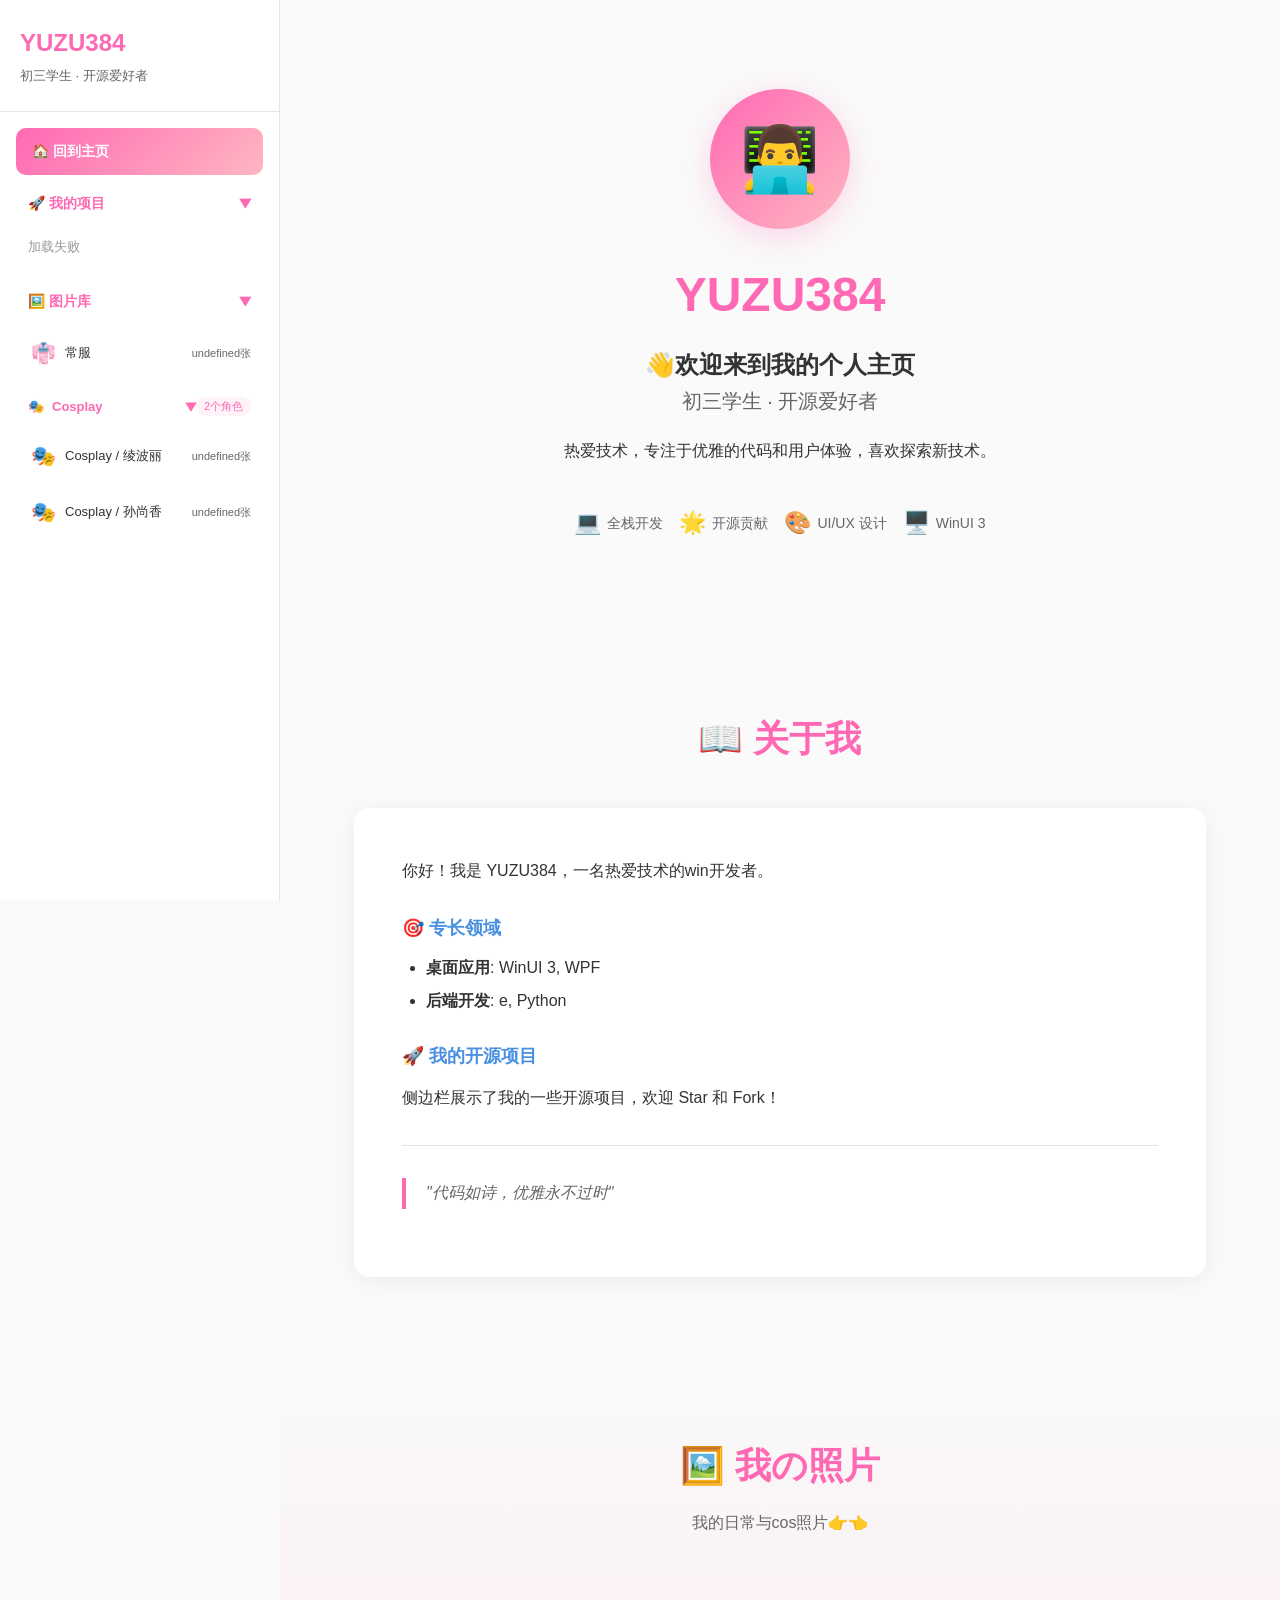
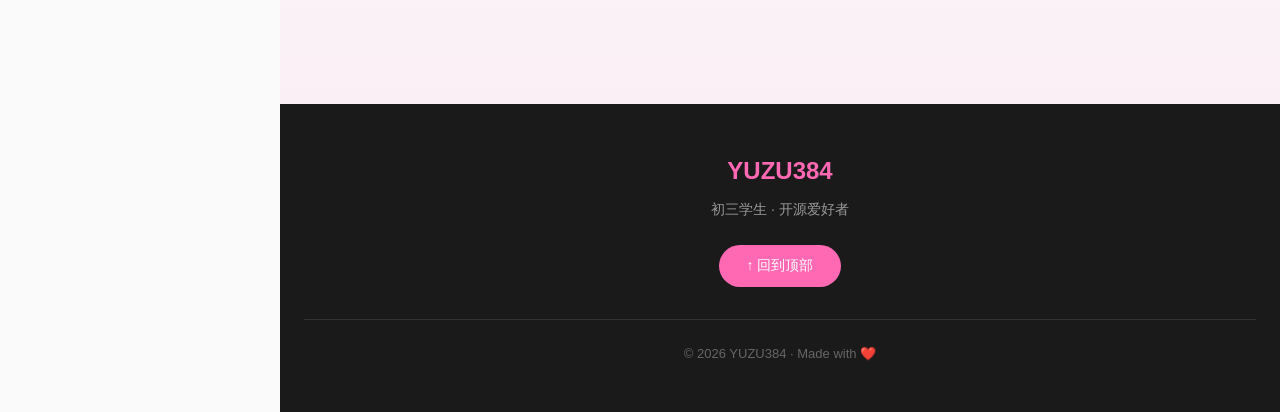
==== index.html @ 8db4bf71 "about me" ====
<!DOCTYPE html>
<html lang="zh-CN">
<head>
    <meta charset="UTF-8">
    <meta name="viewport" content="width=device-width, initial-scale=1.0">
    <title>YUZU384 - 个人简介</title>
    <link rel="stylesheet" href="./web/css/style.css">
</head>
<body>

    <!-- 移动端菜单按钮 -->
    <button class="menu-btn" onclick="toggleSidebar()">
        <span></span>
    </button>

    <!-- 侧边栏 -->
    <aside class="sidebar" id="sidebar">
        <div class="sidebar-header">
            <h2>YUZU384</h2>
            <p>初三学生 · 开源爱好者</p>
        </div>

        <div class="projects-section">

            <!-- 回到主页 -->
            <a href="#" class="home-btn" onclick="showPage('home'); return false;">
                🏠 回到主页
            </a>

            <!-- 我的项目 折叠区 -->
            <div style="margin-top:8px;">
                <button class="section-toggle open" id="projectToggle" onclick="toggleSection('projectToggle', 'projectList')">
                    🚀 我的项目
                    <span class="arrow">▶</span>
                </button>
                <div class="project-list open" id="projectList">
                    <div class="loading">正在加载项目</div>
                </div>
            </div>

            <!-- 图片库 折叠区（新增）-->
            <div style="margin-top:12px;">
                <button class="section-toggle open" id="galleryToggle" onclick="toggleSection('galleryToggle', 'galleryList')">
                    🖼️ 图片库
                    <span class="arrow">▶</span>
                </button>
                <div class="project-list open" id="galleryList">
                    <div class="loading">正在扫描目录</div>
                </div>
            </div>

        </div>
    </aside>

    <!-- 遮罩层 -->
    <div class="overlay-bg" id="overlayBg" onclick="toggleSidebar()"></div>

    <!-- 主内容区 -->
    <main class="main-content">

        <!-- ========== 页面1：主页/介绍页 ========== -->
        <div class="page active" id="page-home">

            <!-- Hero -->
            <section class="hero">
                <div>
                    <div class="avatar">👨‍💻</div>
                    <h1>YUZU384</h1>
                    <h2>👋欢迎来到我的个人主页 </h2>
                    <p class="subtitle">初三学生 · 开源爱好者</p>
                    <p class="bio">热爱技术，专注于优雅的代码和用户体验，喜欢探索新技术。</p>
                    <div class="tags">
                        <div class="tag"><span>💻</span> 全栈开发</div>
                        <div class="tag"><span>🌟</span> 开源贡献</div>
                        <div class="tag"><span>🎨</span> UI/UX 设计</div>
                        <div class="tag"><span>🖥️</span> WinUI 3</div>
                    </div>
                </div>
            </section>

            <!-- README -->
            <section class="readme-section">
                <h2>📖 关于我</h2>
                <article class="readme-card readme-content" id="readmeContent">

                    <p>你好！我是 YUZU384，一名热爱技术的win开发者。</p>
                    <h3>🎯 专长领域</h3>
                    <ul>
                        <li><strong>桌面应用</strong>: WinUI 3, WPF</li>
                        <li><strong>后端开发</strong>: e, Python</li>
                    </ul>

                    <h3>🚀 我的开源项目</h3>
                    <p>侧边栏展示了我的一些开源项目，欢迎 Star 和 Fork！</p>

                    <hr>

                    <blockquote>
                        <p>"代码如诗，优雅永不过时"</p>
                    </blockquote>
                </article>
            </section>

            <!-- 随机图片画廊（新增）-->
            <section class="gallery-section">
                <h2>🖼️ 我の照片</h2>
                <p>我的日常与cos照片👉👈</p>
                <div class="gallery-grid" id="randomGallery"></div>
            </section>

            <!-- 页脚 -->
            <footer>
                <h3>YUZU384</h3>
                <p>初三学生 · 开源爱好者</p>
                <button class="back-to-top" onclick="window.scrollTo({top:0,behavior:'smooth'})">
                    ↑ 回到顶部
                </button>
                <div class="footer-bottom">
                    © 2026 YUZU384 · Made with ❤️
                </div>
            </footer>
        </div>

        <!-- ========== 页面2：文件浏览器（新增）========== -->
        <div class="page" id="page-browser">
            <div class="browser-container">
                <!-- 面包屑导航 -->
                <div class="breadcrumb" id="breadcrumb">
                    <a href="#" onclick="navigateTo('root'); return false;">📁 pic</a>
                </div>

                <!-- 文件列表区域 -->
                <div class="file-grid" id="fileGrid">
                    <div class="loading">正在加载文件...</div>
                </div>
            </div>
        </div>

    </main>

    <!-- Lightbox -->
    <div class="lightbox" id="lightbox" onclick="closeLightbox()">
        <button class="lightbox-close">&times;</button>
        <img id="lightboxImg" src="" alt="">
        <div class="lightbox-info" id="lightboxInfo"></div>
    </div>

    <!-- 公共基础 JS（侧栏、lightbox、GitHub API）-->
    <script src="./web/js/main.js"></script>
    <!-- 主页逻辑（随机画廊）-->
    <script src="./web/js/home.js"></script>
    <!-- 文件浏览器逻辑（pic 目录浏览）-->
    <script src="./web/js/browser.js"></script>
</body>
</html>
---- web/css/style.css ----
* {
    margin: 0;
    padding: 0;
    box-sizing: border-box;
}

:root {
    --primary: #FF69B4;
    --primary-light: #FFB6C1;
    --primary-bg: rgba(255, 105, 180, 0.08);
    --accent: #4A90E2;
    --bg: #FAFAFA;
    --text: #333;
    --text-light: #666;
    --border: #e5e5e5;
}

body {
    font-family: -apple-system, BlinkMacSystemFont, 'Segoe UI', 'Noto Sans SC', sans-serif;
    background: var(--bg);
    color: var(--text);
    line-height: 1.6;
}

/* ===== 侧边栏 ===== */
.sidebar {
    position: fixed;
    left: 0;
    top: 0;
    width: 280px;
    height: 100vh;
    background: white;
    border-right: 1px solid var(--border);
    display: flex;
    flex-direction: column;
    z-index: 100;
    transition: transform 0.3s ease;
}

.sidebar-header {
    padding: 24px 20px;
    border-bottom: 1px solid var(--border);
}

.sidebar-header h2 {
    font-size: 24px;
    font-weight: 700;
    color: var(--primary);
    margin-bottom: 4px;
}

.sidebar-header p {
    font-size: 13px;
    color: var(--text-light);
}

.projects-section {
    flex: 1;
    overflow-y: auto;
    padding: 16px;
}

/* 回到主页按钮 */
.home-btn {
    display: flex;
    align-items: center;
    gap: 8px;
    padding: 12px 16px;
    margin-bottom: 4px;
    border-radius: 10px;
    text-decoration: none;
    color: white;
    font-size: 14px;
    font-weight: 600;
    background: linear-gradient(135deg, var(--primary), var(--primary-light));
    transition: all 0.3s;
    cursor: pointer;
}

.home-btn:hover {
    transform: translateX(4px);
    box-shadow: 0 4px 16px rgba(255,105,180,0.3);
}

.section-toggle {
    width: 100%;
    background: none;
    border: none;
    text-align: left;
    padding: 12px;
    font-size: 14px;
    font-weight: 600;
    color: var(--primary);
    cursor: pointer;
    border-radius: 8px;
    display: flex;
    justify-content: space-between;
    align-items: center;
    transition: background 0.2s;
}

.section-toggle:hover {
    background: var(--primary-bg);
}

.section-toggle .arrow {
    transition: transform 0.3s;
}

.section-toggle.open .arrow {
    transform: rotate(90deg);
}

.project-list {
    max-height: 0;
    overflow: hidden;
    transition: max-height 0.3s ease;
}

.project-list.open {
    max-height: 600px;
}

.project-item {
    display: block;
    padding: 10px 12px;
    margin: 4px 0;
    border-radius: 8px;
    text-decoration: none;
    color: var(--text);
    font-size: 13px;
    transition: all 0.2s;
    border-left: 3px solid transparent;
    cursor: pointer;
}

.project-item:hover {
    background: var(--primary-bg);
    border-left-color: var(--primary);
    transform: translateX(4px);
}

.project-item .icon {
    font-size: 18px;
    margin-right: 8px;
}

.project-item .name {
    font-weight: 500;
}

.project-item .desc {
    font-size: 11px;
    color: var(--text-light);
    margin-top: 2px;
}

/* 语言 + 访问页面 横向标签行 */
.project-tags {
    display: flex;
    align-items: center;
    gap: 0;
    margin-top: 4px;
    font-size: 11px;
}

.project-tags .tag-sep {
    color: var(--text-light);
    opacity: 0.5;
    margin: 0 6px;
}

/* GitHub Pages 链接标签 */
.project-item .page-link {
    display: inline-flex;
    align-items: center;
    gap: 4px;
    margin-top: 4px;
    font-size: 11px;
    color: var(--accent);
    text-decoration: none;
    opacity: 0.85;
    transition: opacity 0.2s;
}

.project-item .page-link:hover {
    opacity: 1;
    color: var(--primary);
}

/* 文件夹/图片项（侧栏） */
.file-item {
    display: flex;
    align-items: center;
    gap: 10px;
    padding: 10px 12px;
    margin: 4px 0;
    border-radius: 8px;
    cursor: pointer;
    transition: all 0.2s;
    border-left: 3px solid transparent;
    font-size: 13px;
    color: var(--text);
}

.file-item:hover {
    background: var(--primary-bg);
    border-left-color: var(--accent);
    transform: translateX(4px);
}

/* 侧栏父级折叠组（如 Cosplay）*/
.sidebar-group {
    margin-top: 8px;
}

.sidebar-group > .section-toggle {
    width: 100%;
    background: none;
    border: none;
    text-align: left;
    padding: 10px 12px;
    font-size: 13px;
    font-weight: 600;
    color: var(--primary);
    cursor: pointer;
    border-radius: 8px;
    display: flex;
    align-items: center;
    justify-content: space-between;
    transition: background 0.2s;
}

.sidebar-group > .section-toggle:hover {
    background: var(--primary-bg);
}

.sidebar-group > .section-toggle .group-name {
    display: flex;
    align-items: center;
    gap: 8px;
    flex: 1;
}

.sidebar-group > .section-toggle .self-count {
    font-size: 11px;
    color: var(--text-light);
    font-weight: 400;
}

.sidebar-group > .section-toggle .child-badge {
    font-size: 11px;
    color: var(--primary);
    background: var(--primary-bg);
    padding: 2px 8px;
    border-radius: 10px;
    font-weight: 400;
}

.file-item .file-icon {
    font-size: 20px;
    width: 24px;
    text-align: center;
}

.file-item .file-name {
    flex: 1;
    font-weight: 500;
}

.file-item .file-count {
    font-size: 11px;
    color: var(--text-light);
}

/* ===== 汉堡菜单按钮 ===== */
.menu-btn {
    position: fixed;
    top: 16px;
    left: 16px;
    z-index: 101;
    width: 40px;
    height: 40px;
    background: white;
    border: none;
    border-radius: 10px;
    cursor: pointer;
    box-shadow: 0 2px 12px rgba(0,0,0,0.15);
    display: none;
    align-items: center;
    justify-content: center;
}

.menu-btn span {
    width: 20px;
    height: 2px;
    background: var(--primary);
    position: relative;
    transition: all 0.3s;
}

.menu-btn span::before,
.menu-btn span::after {
    content: '';
    position: absolute;
    width: 20px;
    height: 2px;
    background: var(--primary);
    left: 0;
    transition: all 0.3s;
}

.menu-btn span::before { top: -7px; }
.menu-btn span::after { top: 7px; }

.menu-btn.active span { background: transparent; }
.menu-btn.active span::before { top: 0; transform: rotate(45deg); }
.menu-btn.active span::after { top: 0; transform: rotate(-45deg); }

/* ===== 主内容区 ===== */
.main-content {
    margin-left: 280px;
    min-height: 100vh;
}

/* ===== 页面切换系统 ===== */
.page {
    display: none;
    animation: fadeInUp 0.4s ease;
}

.page.active {
    display: block;
}

/* ===== Hero 区域 ===== */
.hero {
    min-height: 70vh;
    display: flex;
    align-items: center;
    justify-content: center;
    padding: 60px 24px;
    text-align: center;
}

@keyframes fadeInUp {
    from { opacity: 0; transform: translateY(30px); }
    to { opacity: 1; transform: translateY(0); }
}

.avatar {
    width: 140px;
    height: 140px;
    border-radius: 50%;
    background: linear-gradient(135deg, var(--primary), var(--primary-light));
    display: flex;
    align-items: center;
    justify-content: center;
    font-size: 64px;
    margin: 0 auto 28px;
    box-shadow: 0 8px 32px rgba(255,105,180,0.25);
}

.hero h1 {
    font-size: 48px;
    font-weight: 700;
    color: var(--primary);
    margin-bottom: 12px;
}

.hero .subtitle {
    font-size: 20px;
    color: var(--text-light);
    margin-bottom: 20px;
}

.hero .bio {
    font-size: 16px;
    color: var(--text);
    max-width: 500px;
    margin: 0 auto 32px;
    line-height: 1.8;
}

.social-links {
    display: flex;
    gap: 12px;
    justify-content: center;
    flex-wrap: wrap;
}

.social-links a {
    display: inline-flex;
    align-items: center;
    gap: 8px;
    padding: 12px 24px;
    background: var(--primary);
    color: white;
    text-decoration: none;
    border-radius: 50px;
    font-weight: 500;
    font-size: 14px;
    transition: all 0.3s;
}

.social-links a:hover {
    transform: scale(1.05);
    box-shadow: 0 4px 20px rgba(255,105,180,0.35);
}

.tags {
    display: flex;
    gap: 16px;
    justify-content: center;
    margin-top: 40px;
    flex-wrap: wrap;
}

.tag {
    display: flex;
    align-items: center;
    gap: 6px;
    font-size: 14px;
    color: var(--text-light);
}

.tag span {
    font-size: 22px;
}

/* ===== README 区域 ===== */
.readme-section {
    max-width: 900px;
    margin: 0 auto;
    padding: 80px 24px;
}

.readme-section h2 {
    font-size: 36px;
    font-weight: 700;
    color: var(--primary);
    text-align: center;
    margin-bottom: 40px;
}

.readme-card {
    background: white;
    border-radius: 16px;
    padding: 48px;
    box-shadow: 0 4px 24px rgba(0,0,0,0.06);
    animation: fadeInUp 0.8s ease 0.2s both;
}

.readme-content h1 {
    font-size: 28px;
    font-weight: 700;
    color: var(--primary);
    margin-bottom: 20px;
    padding-bottom: 12px;
    border-bottom: 2px solid var(--primary-bg);
}

.readme-content h2 {
    font-size: 22px;
    font-weight: 600;
    color: var(--primary);
    margin-top: 36px;
    margin-bottom: 16px;
}

.readme-content h3 {
    font-size: 18px;
    font-weight: 600;
    color: var(--accent);
    margin-top: 28px;
    margin-bottom: 12px;
}

.readme-content p {
    margin-bottom: 16px;
    line-height: 1.9;
}

.readme-content ul,
.readme-content ol {
    margin-left: 24px;
    margin-bottom: 16px;
}

.readme-content li {
    margin-bottom: 8px;
}

.readme-content code {
    background: var(--primary-bg);
    color: var(--primary);
    padding: 2px 8px;
    border-radius: 4px;
    font-size: 14px;
    font-family: 'Fira Code', 'Consolas', monospace;
}

.readme-content pre {
    background: #1e1e1e;
    color: #d4d4d4;
    padding: 20px;
    border-radius: 10px;
    overflow-x: auto;
    margin-bottom: 20px;
}

.readme-content pre code {
    background: none;
    color: inherit;
    padding: 0;
}

.readme-content a {
    color: var(--accent);
    text-decoration: underline;
}

.readme-content a:hover {
    color: var(--primary);
}

.readme-content img {
    max-width: 100%;
    border-radius: 10px;
    margin: 20px 0;
}

.readme-content hr {
    border: none;
    border-top: 1px solid var(--border);
    margin: 32px 0;
}

.readme-content blockquote {
    border-left: 4px solid var(--primary);
    padding-left: 20px;
    margin: 20px 0;
    color: var(--text-light);
    font-style: italic;
}

/* ===== 随机画廊区域 ===== */
.gallery-section {
    background: linear-gradient(to bottom, transparent, var(--primary-bg));
    padding: 80px 24px 120px;
}

.gallery-section h2 {
    font-size: 36px;
    font-weight: 700;
    color: var(--primary);
    text-align: center;
    margin-bottom: 16px;
}

.gallery-section > p {
    text-align: center;
    color: var(--text-light);
    margin-bottom: 48px;
}

.gallery-grid {
    max-width: 1100px;
    margin: 0 auto;
    display: grid;
    grid-template-columns: repeat(auto-fit, minmax(320px, 1fr));
    gap: 24px;
}

.gallery-item {
    position: relative;
    border-radius: 16px;
    overflow: hidden;
    cursor: pointer;
    aspect-ratio: 16/10;
    box-shadow: 0 4px 16px rgba(0,0,0,0.1);
    transition: all 0.3s;
}

.gallery-item:hover {
    transform: scale(1.03);
    box-shadow: 0 8px 32px rgba(0,0,0,0.18);
}

.gallery-item img {
    width: 100%;
    height: 100%;
    object-fit: cover;
    transition: transform 0.3s;
}

.gallery-item:hover img {
    transform: scale(1.08);
}

.gallery-item .overlay {
    position: absolute;
    bottom: 0;
    left: 0;
    right: 0;
    padding: 20px;
    background: linear-gradient(to top, rgba(0,0,0,0.75), transparent);
    color: white;
    opacity: 0;
    transition: opacity 0.3s;
}

.gallery-item:hover .overlay {
    opacity: 1;
}

.overlay p {
    font-weight: 600;
    font-size: 15px;
}

.overlay small {
    font-size: 12px;
    opacity: 0.85;
}

/* ===== 文件浏览器页面 ===== */
.browser-container {
    max-width: 1100px;
    margin: 0 auto;
    padding: 32px 24px 80px;
}

.breadcrumb {
    display: flex;
    align-items: center;
    gap: 8px;
    padding: 16px 20px;
    background: white;
    border-radius: 12px;
    margin-bottom: 24px;
    box-shadow: 0 2px 12px rgba(0,0,0,0.06);
    font-size: 14px;
    flex-wrap: wrap;
}

.breadcrumb a {
    color: var(--accent);
    text-decoration: none;
    transition: color 0.2s;
}

.breadcrumb a:hover {
    color: var(--primary);
}

.breadcrumb .sep {
    color: var(--text-light);
}

.breadcrumb .current {
    color: var(--text);
    font-weight: 600;
}

.file-grid {
    display: grid;
    grid-template-columns: repeat(auto-fill, minmax(200px, 1fr));
    gap: 20px;
}

/* 文件夹卡片 */
.folder-card {
    background: white;
    border-radius: 16px;
    padding: 28px 20px;
    text-align: center;
    cursor: pointer;
    box-shadow: 0 2px 12px rgba(0,0,0,0.06);
    transition: all 0.3s;
    border: 2px solid transparent;
}

.folder-card:hover {
    transform: translateY(-4px);
    box-shadow: 0 8px 24px rgba(255,105,180,0.15);
    border-color: var(--primary-light);
}

.folder-card .folder-emoji {
    font-size: 48px;
    margin-bottom: 12px;
    display: block;
}

.folder-card .folder-name {
    font-size: 15px;
    font-weight: 600;
    color: var(--text);
    margin-bottom: 4px;
}

.folder-card .folder-count {
    font-size: 12px;
    color: var(--text-light);
}

/* 图片卡片（文件浏览器内） */
.img-card {
    position: relative;
    border-radius: 16px;
    overflow: hidden;
    cursor: pointer;
    aspect-ratio: 4/3;
    box-shadow: 0 2px 12px rgba(0,0,0,0.08);
    transition: all 0.3s;
}

.img-card:hover {
    transform: scale(1.04);
    box-shadow: 0 8px 24px rgba(0,0,0,0.18);
}

.img-card img {
    width: 100%;
    height: 100%;
    object-fit: cover;
    transition: transform 0.3s;
}

.img-card:hover img {
    transform: scale(1.06);
}

.img-card .img-name {
    position: absolute;
    bottom: 0;
    left: 0;
    right: 0;
    padding: 10px 14px;
    background: linear-gradient(to top, rgba(0,0,0,0.7), transparent);
    color: white;
    font-size: 12px;
    font-weight: 500;
}

/* ===== Lightbox ===== */
.lightbox {
    position: fixed;
    inset: 0;
    background: rgba(0,0,0,0.92);
    z-index: 200;
    display: none;
    align-items: center;
    justify-content: center;
    padding: 40px;
    animation: fadeIn 0.3s;
}

.lightbox.active {
    display: flex;
    flex-direction: column;
}

.lightbox img {
    max-width: 95vw;
    max-height: 80vh;
    object-fit: contain;
    border-radius: 8px;
}

.lightbox-info {
    color: white;
    text-align: center;
    margin-top: 16px;
    font-size: 15px;
}

.lightbox-close {
    position: absolute;
    top: 20px;
    right: 24px;
    background: none;
    border: none;
    color: white;
    font-size: 36px;
    cursor: pointer;
    opacity: 0.7;
    transition: opacity 0.2s;
    z-index: 201;
}

.lightbox-close:hover {
    opacity: 1;
}

/* ===== 页脚 ===== */
footer {
    background: #1a1a1a;
    color: white;
    padding: 48px 24px;
    text-align: center;
}

footer h3 {
    font-size: 24px;
    color: var(--primary);
    margin-bottom: 8px;
}

footer p {
    color: #999;
    font-size: 14px;
    margin-bottom: 24px;
}

.back-to-top {
    display: inline-flex;
    align-items: center;
    gap: 8px;
    padding: 12px 28px;
    background: var(--primary);
    color: white;
    border: none;
    border-radius: 50px;
    cursor: pointer;
    font-size: 14px;
    font-weight: 500;
    transition: all 0.3s;
}

.back-to-top:hover {
    transform: scale(1.05);
}

.footer-bottom {
    margin-top: 32px;
    padding-top: 24px;
    border-top: 1px solid #333;
    font-size: 13px;
    color: #666;
}

/* ===== 响应式 ===== */
@media (max-width: 1024px) {
    .sidebar {
        transform: translateX(-100%);
        width: 280px;
    }

    .sidebar.open {
        transform: translateX(0);
    }

    .menu-btn {
        display: flex;
    }

    .main-content {
        margin-left: 0;
    }

    .overlay-bg {
        display: block;
    }
}

@media (max-width: 768px) {
    .hero h1 { font-size: 36px; }
    .hero .subtitle { font-size: 17px; }
    .readme-card { padding: 28px; }
    .gallery-grid { grid-template-columns: 1fr; }
    .file-grid { grid-template-columns: repeat(auto-fill, minmax(150px, 1fr)); }
}

.overlay-bg {
    position: fixed;
    inset: 0;
    background: rgba(0,0,0,0.4);
    z-index: 99;
    display: none;
}

.overlay-bg.active {
    display: block;
}

@keyframes fadeIn {
    from { opacity: 0; }
    to { opacity: 1; }
}

/* ===== 加载动画 ===== */
.loading {
    text-align: center;
    padding: 20px;
    color: var(--text-light);
    font-size: 14px;
}

.loading::after {
    content: '...';
    animation: dots 1.5s infinite;
}

@keyframes dots {
    0%, 20% { content: '.'; }
    40% { content: '..'; }
    60%, 100% { content: '...'; }
}
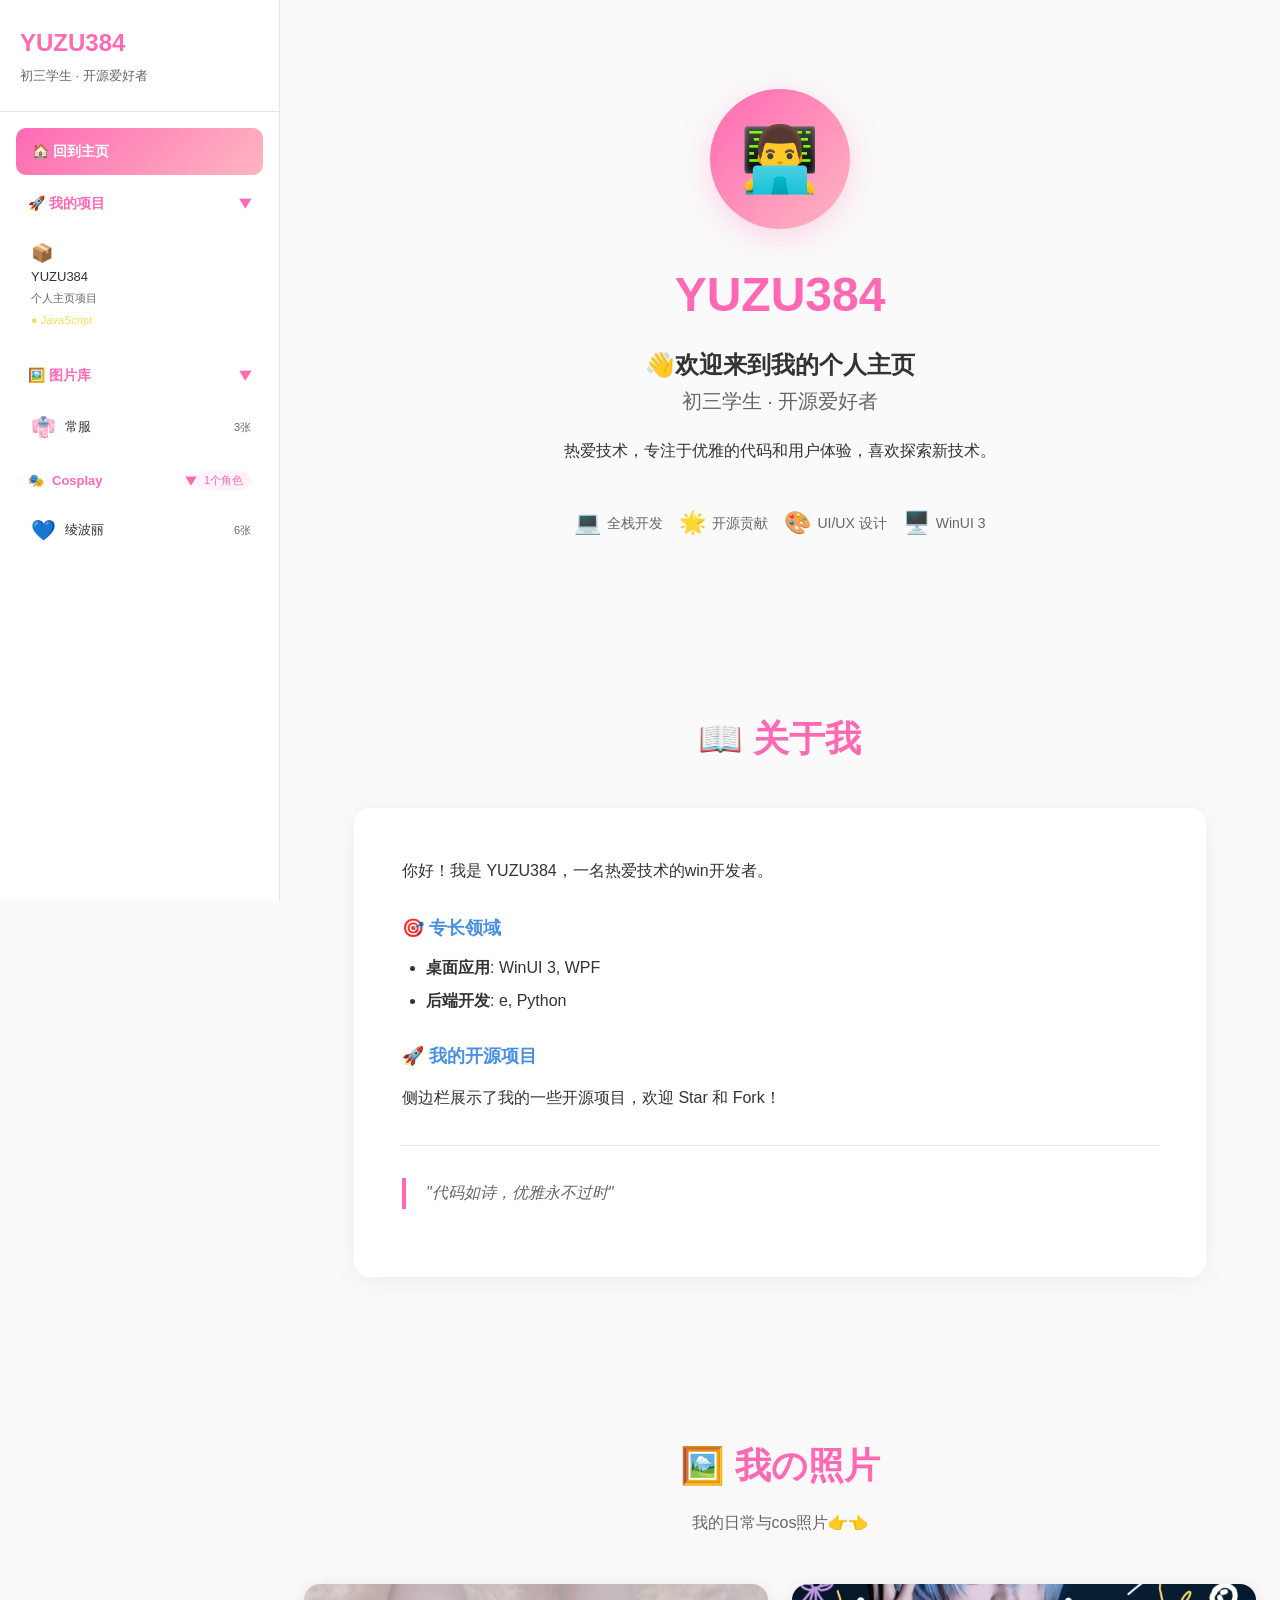
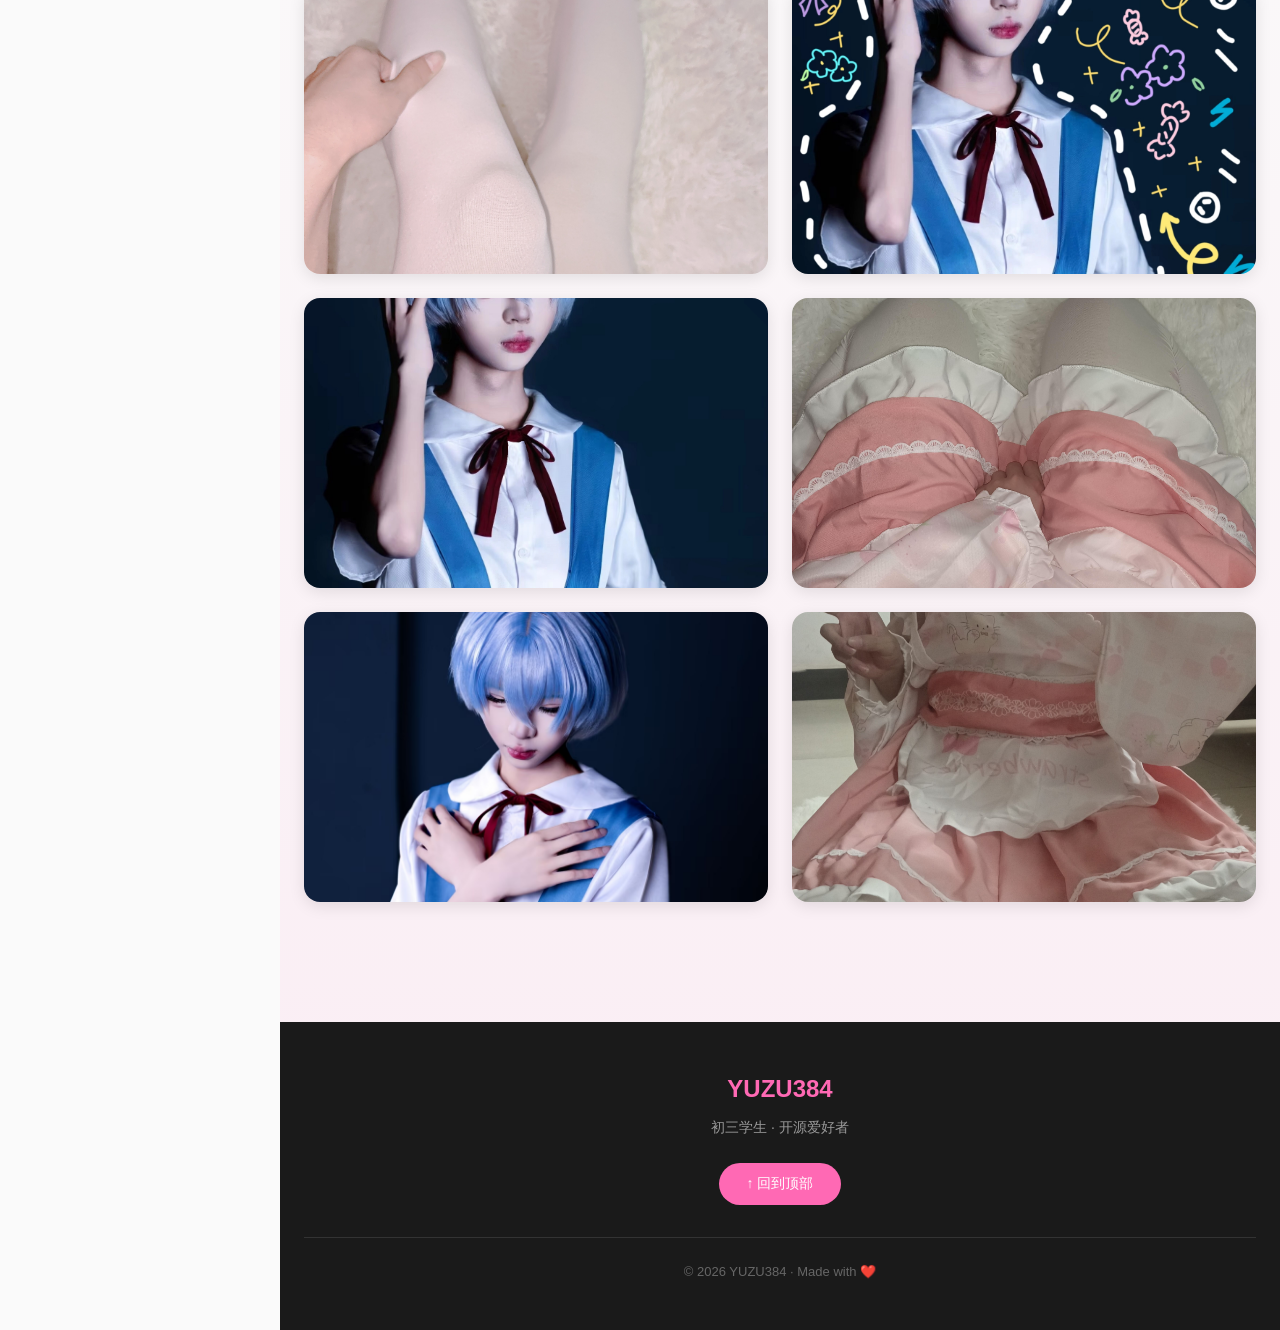
==== commit 7c908397: "修复了js逻辑，更改了拿图逻辑" ====
--- a/index.html
+++ b/index.html
@@ -147,9 +147,9 @@
 
     <!-- 公共基础 JS（侧栏、lightbox、GitHub API）-->
     <script src="./web/js/main.js"></script>
-    <!-- 主页逻辑（随机画廊）-->
+    <!-- 文件浏览器逻辑（pic 目录浏览）- 必须在 home.js 之前加载！-->
+    <script src="./web/js/browser.js"></script>
+    <!-- 主页逻辑（随机画廊）- 依赖 browser.js 的 onGalleryReady 函数-->
     <script src="./web/js/home.js"></script>
-    <!-- 文件浏览器逻辑（pic 目录浏览）-->
-    <script src="./web/js/browser.js"></script>
 </body>
 </html>
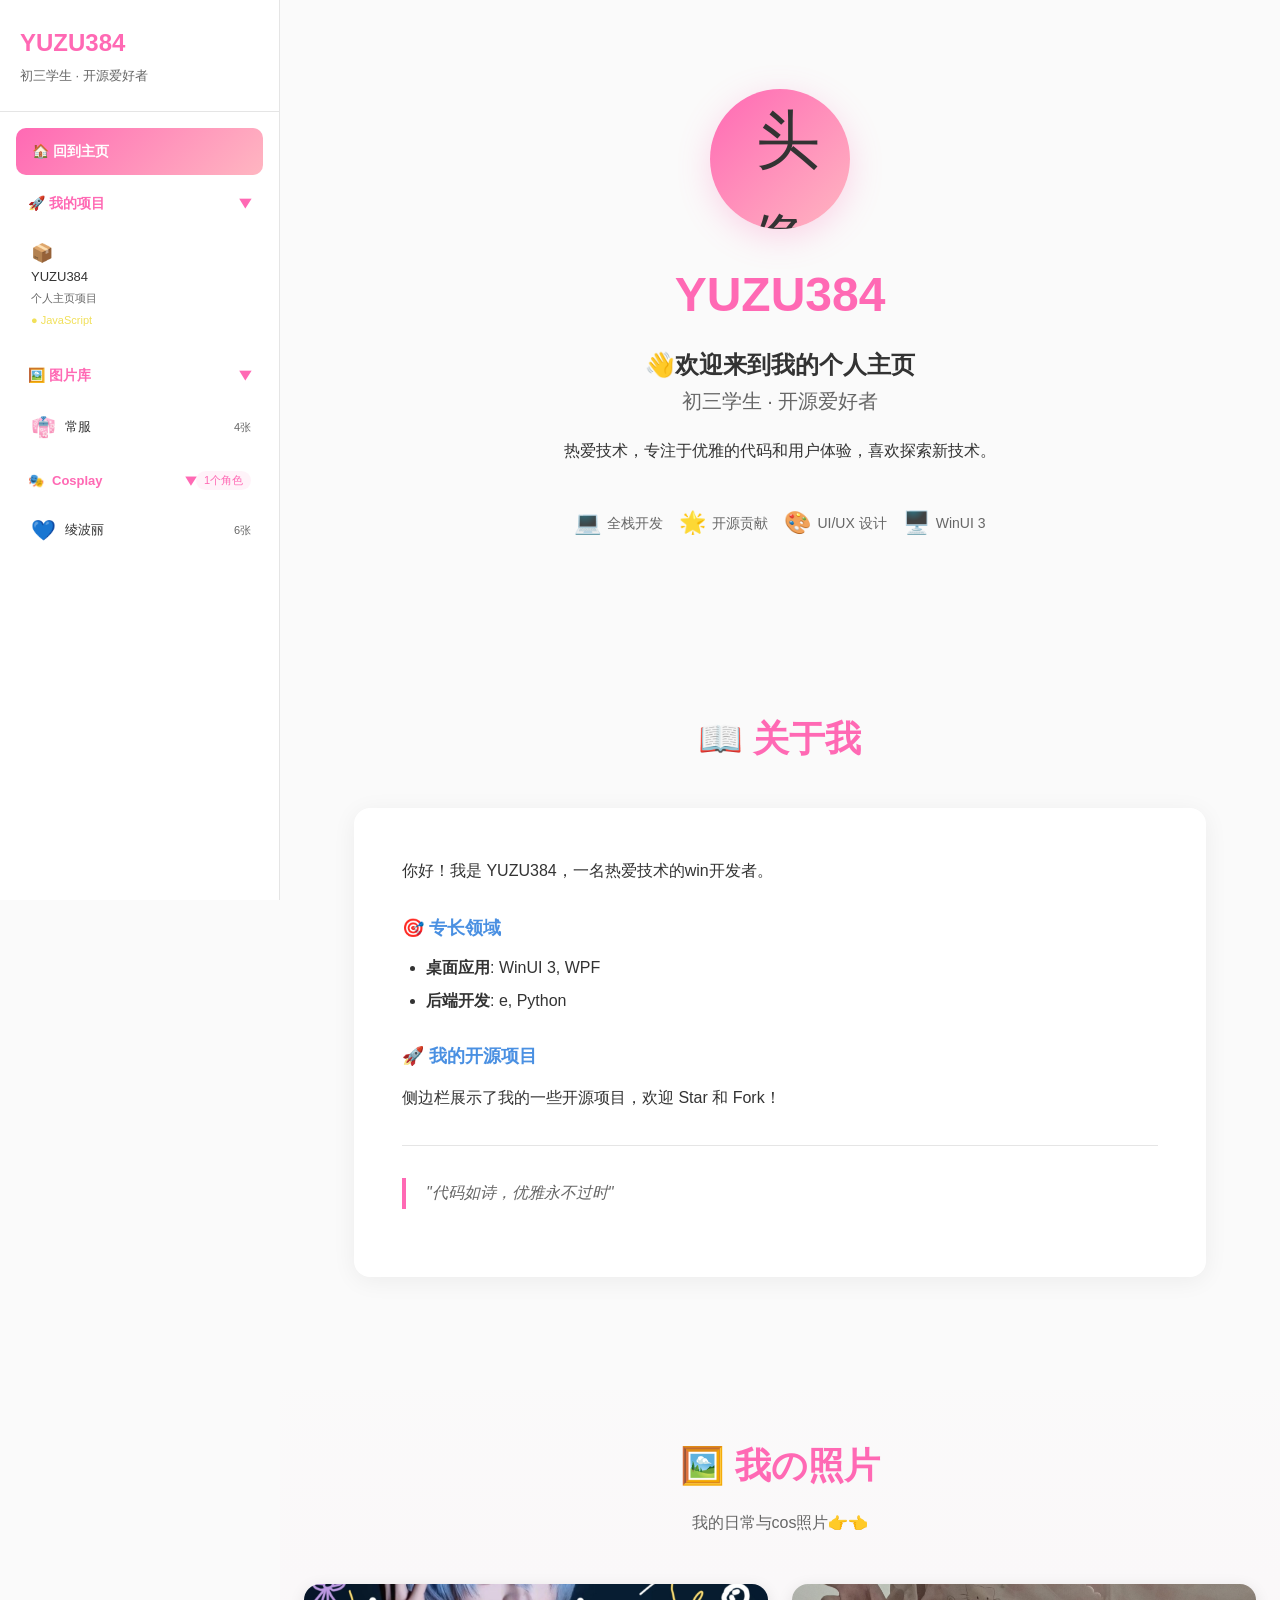
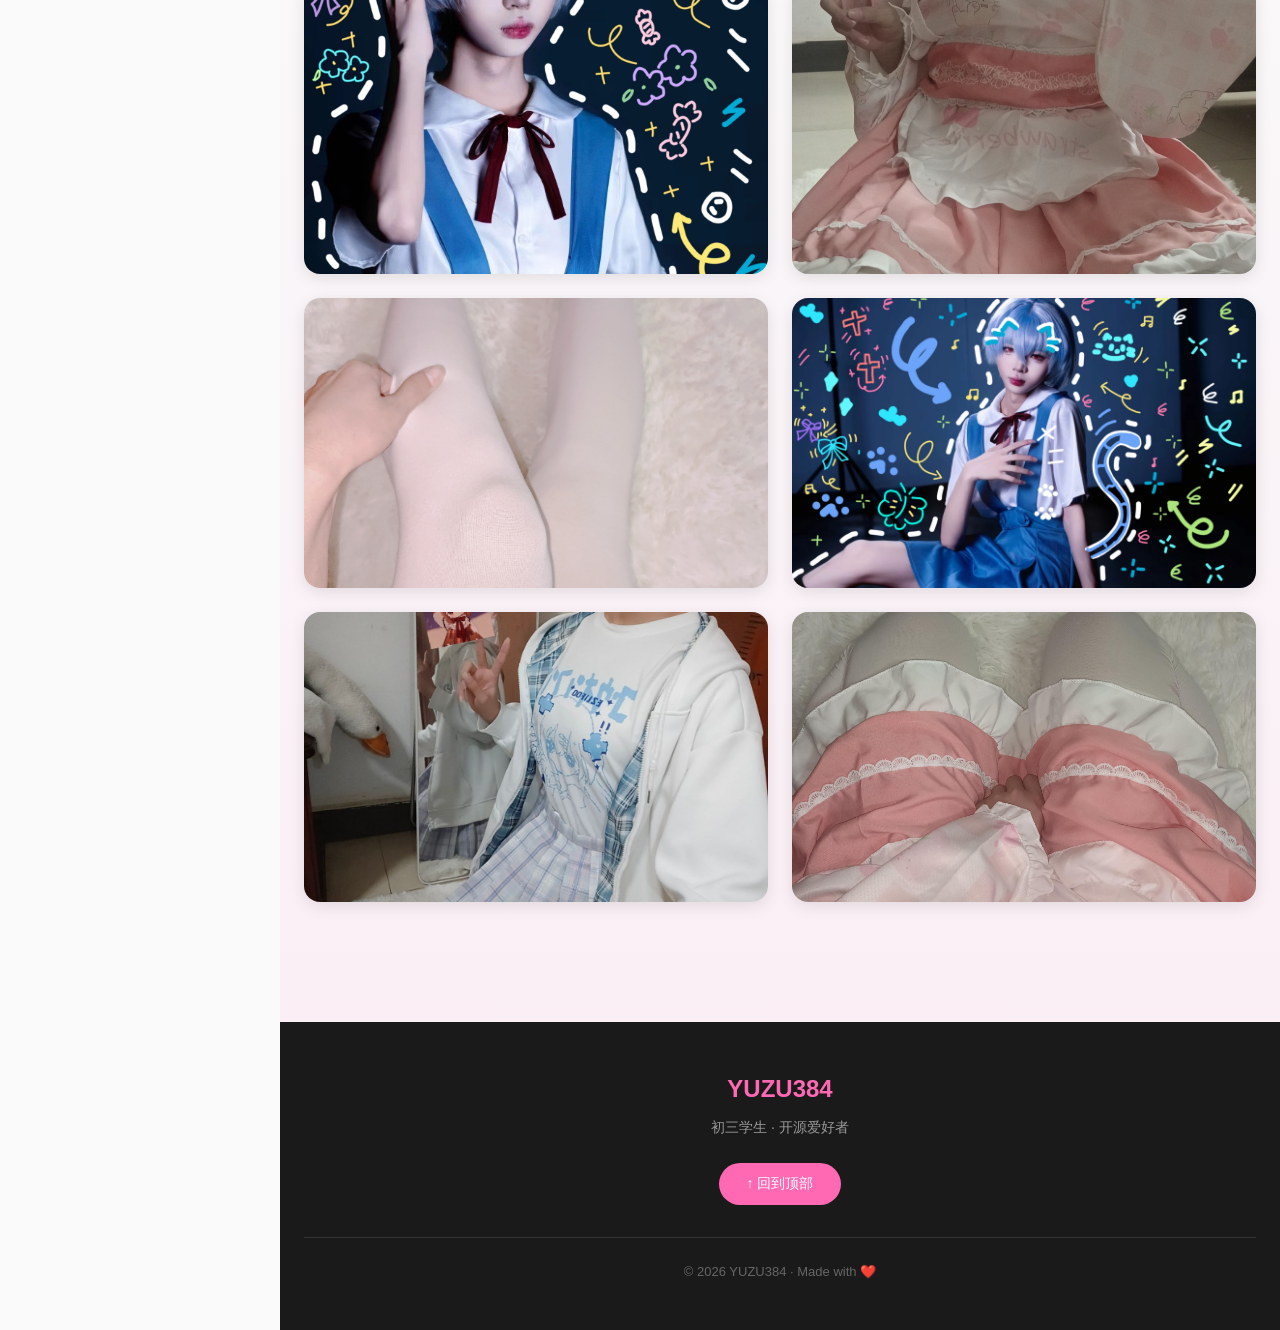
==== commit df956fac: "头像从emoji改成图片" ====
--- a/index.html
+++ b/index.html
@@ -64,7 +64,7 @@
             <!-- Hero -->
             <section class="hero">
                 <div>
-                    <div class="avatar">👨‍💻</div>
+                    <img class="avatar" src="https://avatars.githubusercontent.com/u/167997845" alt="头像">
                     <h1>YUZU384</h1>
                     <h2>👋欢迎来到我的个人主页 </h2>
                     <p class="subtitle">初三学生 · 开源爱好者</p>
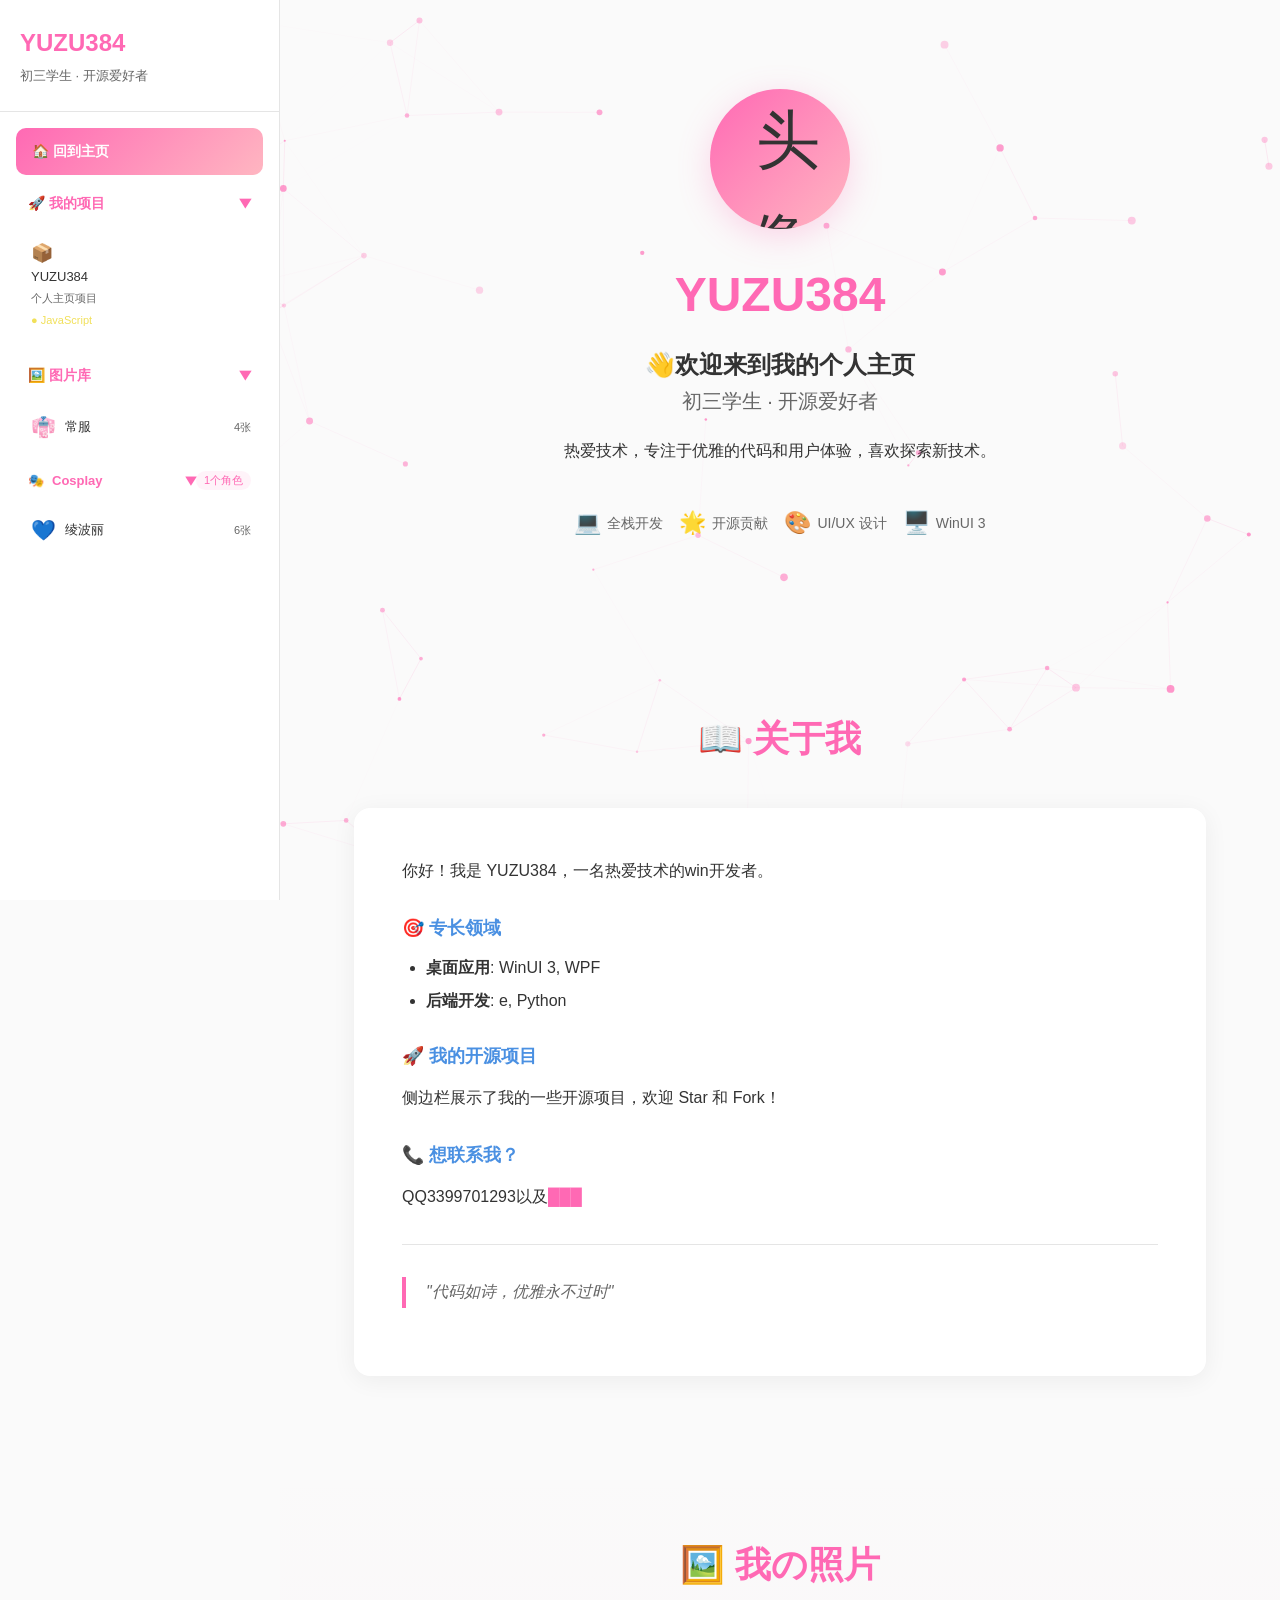
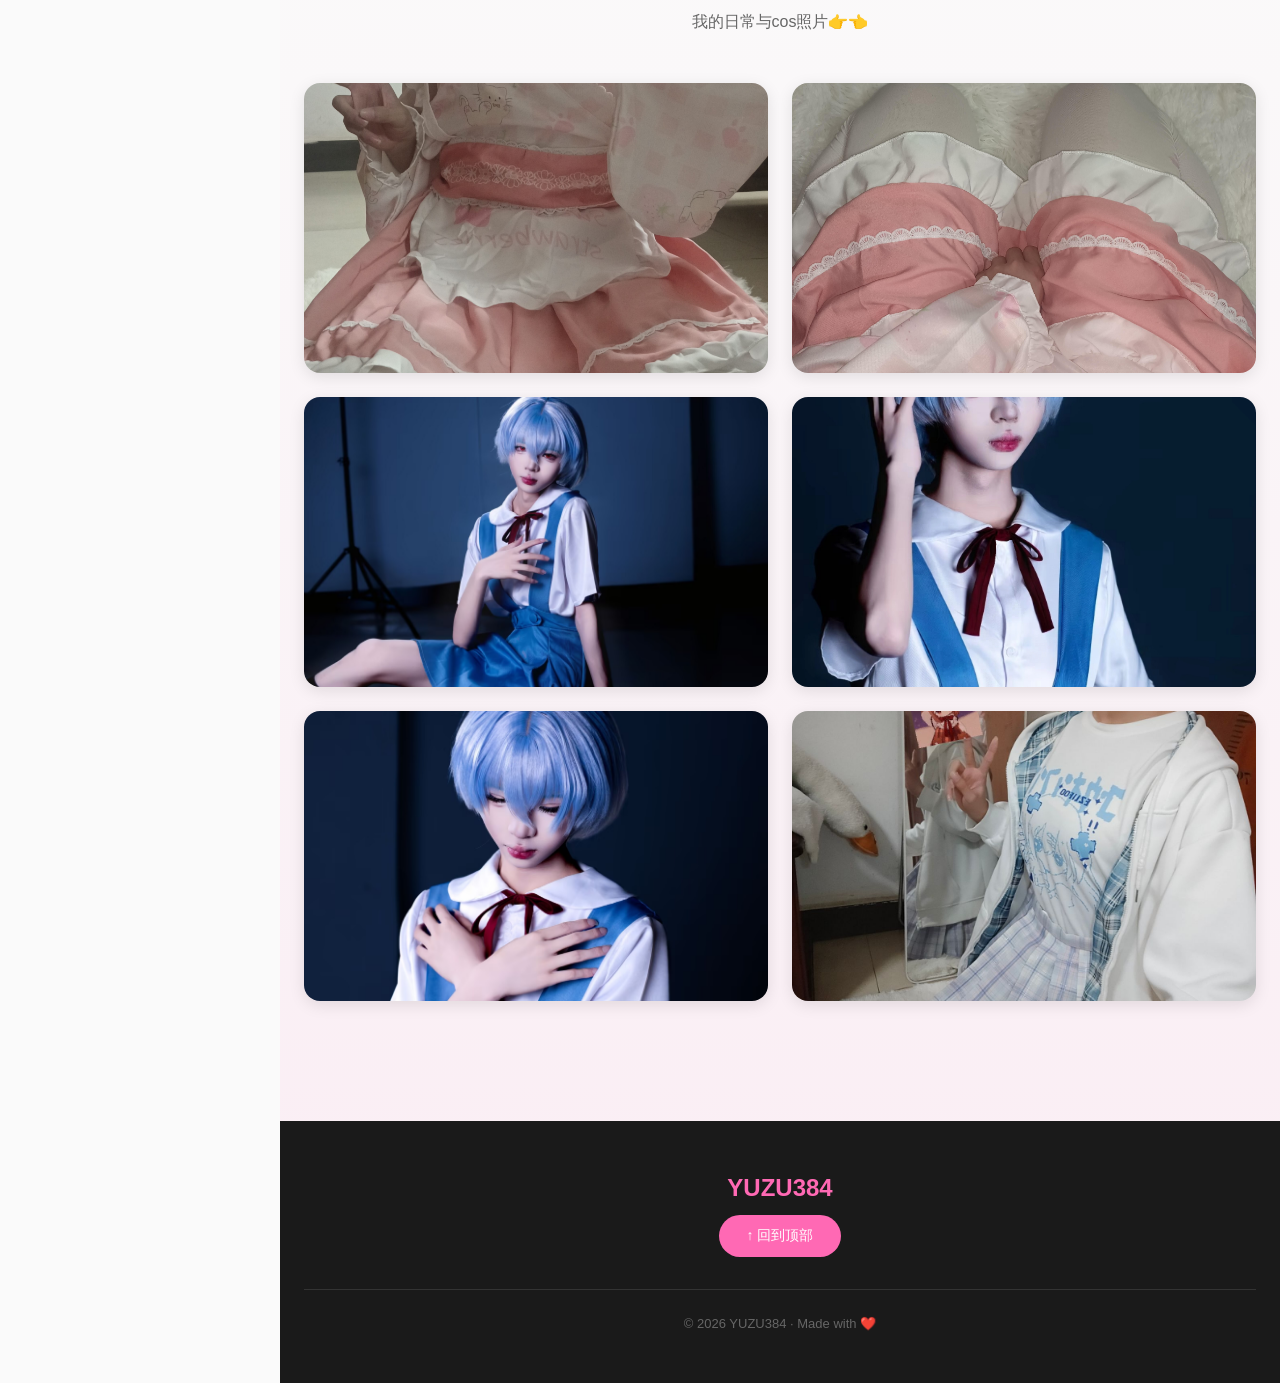
==== commit fd084cd6: "增加了新的css和js代码，添加了主页的内容/ww" ====
--- a/index.html
+++ b/index.html
@@ -7,6 +7,9 @@
     <link rel="stylesheet" href="./web/css/style.css">
 </head>
 <body>
+
+    <!-- 粒子背景 -->
+    <canvas id="particleCanvas"></canvas>
 
     <!-- 移动端菜单按钮 -->
     <button class="menu-btn" onclick="toggleSidebar()">
@@ -84,6 +87,7 @@
                 <article class="readme-card readme-content" id="readmeContent">
 
                     <p>你好！我是 YUZU384，一名热爱技术的win开发者。</p>
+
                     <h3>🎯 专长领域</h3>
                     <ul>
                         <li><strong>桌面应用</strong>: WinUI 3, WPF</li>
@@ -92,6 +96,9 @@
 
                     <h3>🚀 我的开源项目</h3>
                     <p>侧边栏展示了我的一些开源项目，欢迎 Star 和 Fork！</p>
+
+                    <h3>📞 想联系我？</h3>
+                    <p>QQ3399701293以及<span class="hover-secret">███</span><img class="secret-img" src="./pic/没事不嫌少，总比没有好.png" alt="secret"></p>
 
                     <hr>
 
@@ -111,7 +118,6 @@
             <!-- 页脚 -->
             <footer>
                 <h3>YUZU384</h3>
-                <p>初三学生 · 开源爱好者</p>
                 <button class="back-to-top" onclick="window.scrollTo({top:0,behavior:'smooth'})">
                     ↑ 回到顶部
                 </button>
@@ -147,6 +153,8 @@
 
     <!-- 公共基础 JS（侧栏、lightbox、GitHub API）-->
     <script src="./web/js/main.js"></script>
+    <!-- 粒子效果 -->
+    <script src="./web/js/particles.js"></script>
     <!-- 文件浏览器逻辑（pic 目录浏览）- 必须在 home.js 之前加载！-->
     <script src="./web/js/browser.js"></script>
     <!-- 主页逻辑（随机画廊）- 依赖 browser.js 的 onGalleryReady 函数-->
--- a/web/css/style.css
+++ b/web/css/style.css
@@ -20,6 +20,18 @@
     background: var(--bg);
     color: var(--text);
     line-height: 1.6;
+    position: relative;
+}
+
+/* ===== 粒子背景 ===== */
+#particleCanvas {
+    position: fixed;
+    top: 0;
+    left: 0;
+    width: 100%;
+    height: 100%;
+    z-index: 0;
+    pointer-events: none;
 }
 
 /* ===== 侧边栏 ===== */
@@ -905,6 +917,65 @@
 
 @keyframes dots {
     0%, 20% { content: '.'; }
-    40% { content: '..'; }
+    40%, { content: '..'; }
     60%, 100% { content: '...'; }
 }
+
+/* ===== 悬停秘密文字效果 ===== */
+.readme-content p:has(.hover-secret) {
+    position: relative;
+}
+
+.hover-secret {
+    position: relative;
+    cursor: pointer;
+    color: var(--primary);
+    font-weight: 600;
+    transition: all 0.3s ease;
+    display: inline-block;
+}
+
+.hover-secret::after {
+    content: 'vivo50';
+    position: absolute;
+    left: 0;
+    top: 0;
+    color: #FF1493;
+    font-weight: 700;
+    opacity: 0;
+    transform: scale(0.8);
+    transition: all 0.3s ease;
+    pointer-events: none;
+}
+
+.hover-secret:hover {
+    color: transparent;
+}
+
+.hover-secret:hover::after {
+    opacity: 1;
+    transform: scale(1);
+}
+
+.secret-img {
+    position: absolute;
+    left: 0;
+    top: 100%;
+    margin-top: 10px;
+    max-width: 280px;
+    border-radius: 12px;
+    box-shadow: 0 8px 32px rgba(255,20,147,0.4);
+    border: 3px solid var(--primary);
+    opacity: 0;
+    visibility: hidden;
+    transform: translateY(10px) scale(0.9);
+    transition: all 0.3s ease;
+    z-index: 1000;
+    pointer-events: none;
+}
+
+.hover-secret:hover ~ .secret-img {
+    opacity: 1;
+    visibility: visible;
+    transform: translateY(0) scale(1);
+}
